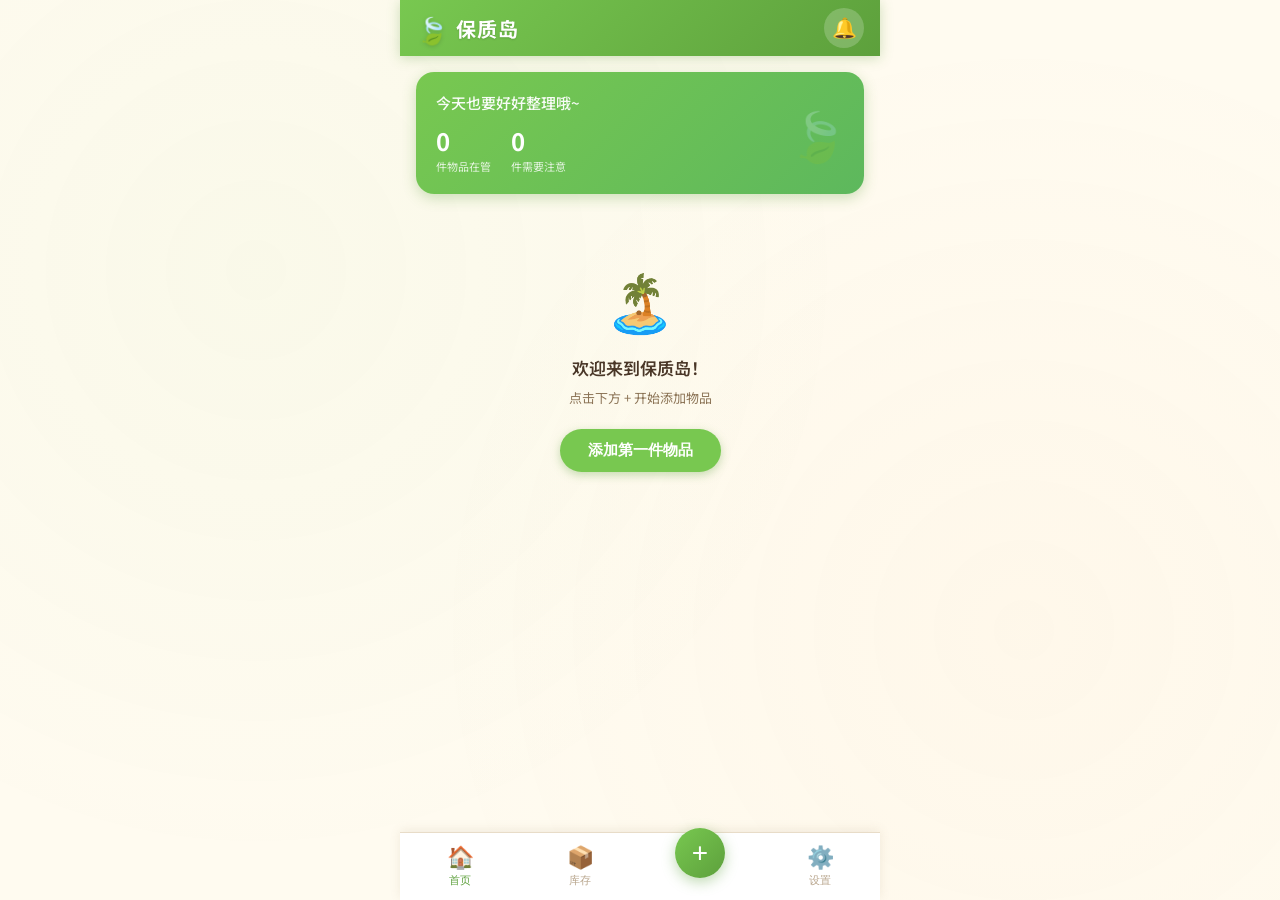
==== index.html @ 5118ae1b "feat: 保质岛 v3 — 单个消耗、已消耗历史与恢复、生产日期 - 购买日期 → 生产日期 (表单和详情) - 多数量物品支持逐个消耗 (消耗1个按钮) - 已消耗物品历史列表，含消耗日期和原数量" ====
<!DOCTYPE html>
<html lang="zh-CN">
<head>
  <meta charset="UTF-8">
  <meta name="viewport" content="width=device-width, initial-scale=1.0, viewport-fit=cover, user-scalable=no">
  <meta name="apple-mobile-web-app-capable" content="yes">
  <meta name="apple-mobile-web-app-status-bar-style" content="default">
  <meta name="apple-mobile-web-app-title" content="保质岛">
  <meta name="theme-color" content="#78C850">
  <title>保质岛 - 家庭物品管理</title>
  <link rel="manifest" href="manifest.json">
  <link rel="icon" href="icon.svg" type="image/svg+xml">
  <link rel="apple-touch-icon" href="icon.svg">
  <link rel="stylesheet" href="css/style.css">
</head>
<body>
  <div id="app">
    <header class="top-bar">
      <div class="top-bar-inner">
        <span class="logo-leaf">🍃</span>
        <span class="app-title">保质岛</span>
        <button class="bell-btn" id="bell-btn" title="提醒">
          <span class="bell-icon">🔔</span>
          <span class="bell-badge hidden" id="bell-badge">0</span>
        </button>
      </div>
    </header>

    <main class="main-content">
      <div id="view-home" class="view"></div>
      <div id="view-inventory" class="view hidden"></div>
      <div id="view-add" class="view hidden"></div>
      <div id="view-settings" class="view hidden"></div>
    </main>

    <nav class="tabbar">
      <button class="tab-btn active" data-tab="home">
        <span class="tab-icon">🏠</span>
        <span class="tab-label">首页</span>
      </button>
      <button class="tab-btn" data-tab="inventory">
        <span class="tab-icon">📦</span>
        <span class="tab-label">库存</span>
      </button>
      <button class="tab-btn add-btn" data-tab="add">
        <span class="tab-icon-add">+</span>
      </button>
      <button class="tab-btn" data-tab="settings">
        <span class="tab-icon">⚙️</span>
        <span class="tab-label">设置</span>
      </button>
    </nav>

    <!-- Detail Modal -->
    <div id="modal-overlay" class="modal-overlay hidden">
      <div class="modal-sheet" id="modal-sheet">
        <div class="modal-handle"></div>
        <div id="modal-content" class="modal-content"></div>
      </div>
    </div>

    <!-- Toast -->
    <div id="toast" class="toast hidden"></div>
  </div>

  <script src="js/storage.js"></script>
  <script src="js/app.js"></script>
</body>
</html>
---- css/style.css ----
/* ── 保质岛 Animal Crossing Style ──────────────────────── */
@import url('https://fonts.googleapis.com/css2?family=Noto+Sans+SC:wght@400;500;700&display=swap');

:root {
  --bg: #FFFBF0;
  --bg-pattern: #FFF5E1;
  --card: #FFFFFF;
  --primary: #78C850;
  --primary-light: #A8E890;
  --primary-dark: #5DA03C;
  --accent: #F4A460;
  --accent-warm: #E8A87C;
  --peach: #FFB7B2;
  --sky: #87CEEB;
  --text: #4A3728;
  --text-dim: #8B7355;
  --text-light: #B8A58C;
  --danger: #E05C5C;
  --danger-bg: #FFF0F0;
  --warning: #F0AD4E;
  --warning-bg: #FFF8EC;
  --safe: #78C850;
  --safe-bg: #F0FFF0;
  --expired-bg: #FFE8E8;
  --border: #E8DCC8;
  --shadow: rgba(139,115,85,0.12);
  --shadow-lg: rgba(139,115,85,0.2);
  --radius: 18px;
  --radius-sm: 12px;
  --radius-xs: 8px;
  --tab-bg: #F5EDE0;
  --topbar-h: 56px;
  --tabbar-h: 68px;
  --safe-bottom: env(safe-area-inset-bottom, 0px);
}

*{margin:0;padding:0;box-sizing:border-box}

html,body{
  height:100%;
  font-family:'Noto Sans SC',-apple-system,BlinkMacSystemFont,'Segoe UI',sans-serif;
  background:var(--bg);color:var(--text);
  -webkit-font-smoothing:antialiased;
  -webkit-tap-highlight-color:transparent;
  overflow:hidden;
}
body::before{
  content:'';position:fixed;inset:0;
  background-image:
    radial-gradient(circle at 20% 30%,rgba(120,200,80,.04) 0%,transparent 50%),
    radial-gradient(circle at 80% 70%,rgba(244,164,96,.04) 0%,transparent 50%);
  pointer-events:none;z-index:0;
}

#app{position:relative;height:100%;display:flex;flex-direction:column;max-width:480px;margin:0 auto;z-index:1}

/* ── Top Bar ───────────────────────────────────────────── */
.top-bar{position:sticky;top:0;z-index:100;background:linear-gradient(135deg,var(--primary),var(--primary-dark));padding-top:env(safe-area-inset-top,0);box-shadow:0 2px 12px rgba(93,160,60,.3)}
.top-bar-inner{height:var(--topbar-h);display:flex;align-items:center;padding:0 16px;gap:8px}
.logo-leaf{font-size:26px;filter:drop-shadow(0 1px 2px rgba(0,0,0,.15));animation:leafSway 3s ease-in-out infinite}
@keyframes leafSway{0%,100%{transform:rotate(-5deg)}50%{transform:rotate(5deg)}}
.app-title{flex:1;font-size:20px;font-weight:700;color:#fff;text-shadow:0 1px 2px rgba(0,0,0,.15);letter-spacing:1px}
.bell-btn{position:relative;background:rgba(255,255,255,.2);border:none;border-radius:50%;width:40px;height:40px;display:flex;align-items:center;justify-content:center;cursor:pointer;transition:background .2s}
.bell-btn:active{background:rgba(255,255,255,.35)}
.bell-icon{font-size:20px}
.bell-badge{position:absolute;top:2px;right:2px;background:var(--danger);color:#fff;font-size:10px;font-weight:700;min-width:16px;height:16px;border-radius:8px;display:flex;align-items:center;justify-content:center;padding:0 4px;animation:badgePulse 2s ease-in-out infinite}
@keyframes badgePulse{0%,100%{transform:scale(1)}50%{transform:scale(1.15)}}

/* ── Main Content ──────────────────────────────────────── */
.main-content{flex:1;overflow-y:auto;overflow-x:hidden;-webkit-overflow-scrolling:touch;padding-bottom:calc(var(--tabbar-h) + var(--safe-bottom) + 8px)}
.view{padding:16px}.view.hidden{display:none}

/* ── Tab Bar ───────────────────────────────────────────── */
.tabbar{position:fixed;bottom:0;left:50%;transform:translateX(-50%);width:100%;max-width:480px;background:var(--card);border-top:1px solid var(--border);display:flex;align-items:center;justify-content:space-around;height:var(--tabbar-h);padding-bottom:var(--safe-bottom);z-index:100;box-shadow:0 -2px 10px var(--shadow)}
.tab-btn{flex:1;border:none;background:none;display:flex;flex-direction:column;align-items:center;gap:2px;padding:8px 0;cursor:pointer;color:var(--text-light);transition:color .2s}
.tab-btn.active{color:var(--primary-dark)}
.tab-btn:active{opacity:.7}
.tab-icon{font-size:22px}.tab-label{font-size:11px;font-weight:500}
.tab-btn.add-btn{position:relative;top:-14px}
.tab-icon-add{width:50px;height:50px;background:linear-gradient(135deg,var(--primary),var(--primary-dark));color:#fff;font-size:28px;font-weight:300;border-radius:50%;display:flex;align-items:center;justify-content:center;box-shadow:0 4px 14px rgba(93,160,60,.4);transition:transform .15s}
.tab-btn.add-btn:active .tab-icon-add{transform:scale(.92)}

/* ── Greeting Card ─────────────────────────────────────── */
.greeting-card{background:linear-gradient(135deg,var(--primary),#5DB85D);border-radius:var(--radius);padding:20px;margin-bottom:16px;color:#fff;position:relative;overflow:hidden;box-shadow:0 4px 14px rgba(93,160,60,.3)}
.greeting-card::after{content:'🍃';position:absolute;right:16px;top:50%;transform:translateY(-50%);font-size:48px;opacity:.25}
.greeting-text{font-size:15px;font-weight:500;opacity:.95;margin-bottom:6px}
.greeting-stats{display:flex;gap:20px;margin-top:10px}
.greeting-stat-num{font-size:24px;font-weight:700}
.greeting-stat-label{font-size:11px;opacity:.8}

/* ── Alert Banner ──────────────────────────────────────── */
.alert-banner{background:var(--danger);color:#fff;border-radius:var(--radius);padding:14px 16px;margin-bottom:12px;display:flex;align-items:center;gap:10px;animation:alertPulse 2s ease-in-out infinite;box-shadow:0 3px 12px rgba(224,92,92,.35)}
@keyframes alertPulse{0%,100%{box-shadow:0 3px 12px rgba(224,92,92,.35)}50%{box-shadow:0 3px 20px rgba(224,92,92,.55)}}
.alert-icon{font-size:24px}
.alert-text{flex:1}
.alert-title{font-size:14px;font-weight:700}
.alert-sub{font-size:12px;opacity:.9;margin-top:2px}

/* ── Dashboard Grid ────────────────────────────────────── */
.dash-grid{display:grid;grid-template-columns:repeat(3,1fr);gap:10px;margin-bottom:16px}
.dash-card{background:var(--card);border-radius:var(--radius-sm);padding:16px 8px;text-align:center;border:1.5px solid var(--border);cursor:pointer;transition:transform .12s,box-shadow .15s;position:relative;overflow:hidden}
.dash-card:active{transform:scale(.96)}
.dash-card::before{content:'';position:absolute;top:0;left:0;right:0;height:4px;border-radius:var(--radius-sm) var(--radius-sm) 0 0}
.dash-card-icon{font-size:32px;margin-bottom:4px}
.dash-card-name{font-size:11px;color:var(--text-dim);font-weight:500;white-space:nowrap;overflow:hidden;text-overflow:ellipsis}
.dash-card-count{font-size:22px;font-weight:700;color:var(--text);margin-top:2px}
.dash-card-unit{font-size:10px;color:var(--text-light)}
.dash-card.has-urgent .dash-card-count{color:var(--danger)}

.dash-total{background:var(--card);border-radius:var(--radius-sm);padding:14px 16px;margin-bottom:12px;display:flex;align-items:center;justify-content:space-between;border:1.5px solid var(--border)}
.dash-total-left{display:flex;align-items:center;gap:10px}
.dash-total-icon{font-size:28px}
.dash-total-label{font-size:14px;font-weight:600}
.dash-total-num{font-size:28px;font-weight:700;color:var(--primary-dark)}

/* ── Section Headers ───────────────────────────────────── */
.section-header{display:flex;align-items:center;gap:8px;margin:20px 0 12px;padding:0 2px}
.section-header:first-child{margin-top:4px}
.section-icon{font-size:20px}
.section-title{font-size:16px;font-weight:700;color:var(--text)}
.section-count{background:var(--primary-light);color:var(--primary-dark);font-size:11px;font-weight:700;padding:2px 8px;border-radius:10px;margin-left:auto}
.section-count.danger{background:#FFD4D4;color:var(--danger)}
.section-count.warning{background:#FFECC8;color:#C07800}

/* ── Item Cards ────────────────────────────────────────── */
.item-card{background:var(--card);border-radius:var(--radius-sm);padding:14px;margin-bottom:10px;display:flex;align-items:center;gap:12px;box-shadow:0 2px 6px var(--shadow);border:1.5px solid var(--border);cursor:pointer;transition:transform .12s}
.item-card:active{transform:scale(.98)}
.item-card.expired{border-color:var(--danger);background:var(--expired-bg)}
.item-card.urgent{border-color:var(--warning);background:var(--warning-bg)}
.item-cat-icon{width:44px;height:44px;border-radius:14px;display:flex;align-items:center;justify-content:center;font-size:22px;flex-shrink:0}
.item-info{flex:1;min-width:0}
.item-name-row{display:flex;align-items:center;gap:6px;flex-wrap:wrap}
.item-name{font-size:15px;font-weight:600;white-space:nowrap;overflow:hidden;text-overflow:ellipsis}
.fifo-badge{background:var(--accent);color:#fff;font-size:10px;font-weight:700;padding:2px 6px;border-radius:6px;white-space:nowrap;flex-shrink:0;animation:fifoBounce 1.5s ease-in-out infinite}
@keyframes fifoBounce{0%,100%{transform:translateY(0)}50%{transform:translateY(-2px)}}
.opened-badge{background:var(--sky);color:#fff;font-size:10px;font-weight:600;padding:1px 6px;border-radius:4px}
.sub-badge{background:var(--tab-bg);color:var(--text-dim);font-size:10px;font-weight:500;padding:1px 6px;border-radius:4px}
.item-meta{font-size:12px;color:var(--text-dim);margin-top:3px;display:flex;align-items:center;gap:8px}
.item-right{text-align:right;flex-shrink:0}
.item-days{font-size:20px;font-weight:700}
.item-days.safe{color:var(--safe)}.item-days.warning{color:var(--warning)}.item-days.danger,.item-days.expired{color:var(--danger)}
.item-days-label{font-size:10px;color:var(--text-dim)}

/* ── Empty State ───────────────────────────────────────── */
.empty-state{text-align:center;padding:48px 24px}
.empty-icon{font-size:56px;margin-bottom:16px}
.empty-title{font-size:17px;font-weight:600;color:var(--text);margin-bottom:8px}
.empty-sub{font-size:13px;color:var(--text-dim);line-height:1.6}
.empty-btn{display:inline-block;margin-top:20px;background:var(--primary);color:#fff;border:none;border-radius:24px;padding:12px 28px;font-size:15px;font-weight:600;cursor:pointer;box-shadow:0 3px 10px rgba(93,160,60,.35)}

/* ── Inventory ─────────────────────────────────────────── */
.inv-back{display:flex;align-items:center;gap:6px;color:var(--primary-dark);font-size:14px;font-weight:600;margin-bottom:12px;cursor:pointer;padding:4px 0}
.inv-back:active{opacity:.7}

.inv-filter-bar{display:flex;gap:8px;margin-bottom:12px;overflow-x:auto;-webkit-overflow-scrolling:touch;scrollbar-width:none;padding:2px 0}
.inv-filter-bar::-webkit-scrollbar{display:none}
.filter-chip{flex-shrink:0;background:var(--tab-bg);border:1.5px solid var(--border);border-radius:20px;padding:7px 14px;font-size:13px;font-weight:500;color:var(--text-dim);cursor:pointer;transition:all .2s;white-space:nowrap}
.filter-chip.active{background:var(--primary);color:#fff;border-color:var(--primary)}
.filter-chip:active{transform:scale(.95)}

.search-bar{position:relative;margin-bottom:12px}
.search-input{width:100%;height:42px;border:1.5px solid var(--border);border-radius:21px;padding:0 16px 0 40px;font-size:14px;background:var(--card);outline:none;font-family:inherit;color:var(--text)}
.search-input:focus{border-color:var(--primary)}
.search-icon{position:absolute;left:14px;top:50%;transform:translateY(-50%);font-size:16px;color:var(--text-light)}

.inv-group-header{display:flex;align-items:center;gap:8px;padding:10px 0 8px;font-size:14px;font-weight:600;color:var(--text-dim)}
.inv-group-icon{font-size:18px}
.inv-group-count{margin-left:auto;font-size:12px;color:var(--text-light);font-weight:400}

/* ── FIFO section ──────────────────────────────────────── */
.fifo-section{background:linear-gradient(135deg,#FFF8EC,#FFECD2);border-radius:var(--radius);padding:14px;margin-bottom:12px;border:1.5px solid #F0D9B5}
.fifo-section .section-header{margin:0 0 10px}

/* ── Add / Edit Form ───────────────────────────────────── */
.form-title{font-size:20px;font-weight:700;text-align:center;margin-bottom:20px}
.form-group{margin-bottom:16px}
.form-label{display:flex;align-items:center;justify-content:space-between;font-size:13px;font-weight:600;color:var(--text-dim);margin-bottom:6px}
.form-label-link{font-size:12px;color:var(--primary-dark);cursor:pointer;font-weight:500}
.form-input{width:100%;height:46px;border:1.5px solid var(--border);border-radius:var(--radius-sm);padding:0 14px;font-size:15px;color:var(--text);background:var(--card);outline:none;transition:border-color .2s;font-family:inherit}
.form-input:focus{border-color:var(--primary)}
.form-input::placeholder{color:var(--text-light)}
.form-textarea{width:100%;min-height:80px;border:1.5px solid var(--border);border-radius:var(--radius-sm);padding:12px 14px;font-size:14px;color:var(--text);background:var(--card);outline:none;resize:vertical;font-family:inherit;transition:border-color .2s}
.form-textarea:focus{border-color:var(--primary)}
.form-row{display:flex;gap:10px}.form-row .form-group{flex:1}

.selector-grid{display:grid;grid-template-columns:repeat(4,1fr);gap:8px}
.selector-item{display:flex;flex-direction:column;align-items:center;gap:4px;padding:10px 4px;border:1.5px solid var(--border);border-radius:var(--radius-sm);background:var(--card);cursor:pointer;transition:all .2s}
.selector-item:active{transform:scale(.95)}
.selector-item.active{border-color:var(--primary);background:var(--safe-bg)}
.selector-item-icon{font-size:24px}
.selector-item-name{font-size:10px;color:var(--text-dim);font-weight:500;text-align:center}

.sub-chips{display:flex;flex-wrap:wrap;gap:8px;margin-top:8px}
.sub-chip{padding:6px 14px;border:1.5px solid var(--border);border-radius:16px;font-size:12px;font-weight:500;color:var(--text-dim);background:var(--card);cursor:pointer;transition:all .2s}
.sub-chip.active{border-color:var(--primary);background:var(--safe-bg);color:var(--primary-dark)}

.form-btn-primary{width:100%;height:50px;background:linear-gradient(135deg,var(--primary),var(--primary-dark));color:#fff;border:none;border-radius:25px;font-size:16px;font-weight:700;cursor:pointer;box-shadow:0 4px 14px rgba(93,160,60,.35);transition:transform .12s;margin-top:8px;font-family:inherit}
.form-btn-primary:active{transform:scale(.97)}
.form-btn-secondary{width:100%;height:46px;background:var(--tab-bg);color:var(--text-dim);border:1.5px solid var(--border);border-radius:23px;font-size:14px;font-weight:600;cursor:pointer;margin-top:8px;font-family:inherit}

/* ── Modal ─────────────────────────────────────────────── */
.modal-overlay{position:fixed;inset:0;background:rgba(74,55,40,.45);z-index:200;display:flex;align-items:flex-end;justify-content:center;backdrop-filter:blur(2px)}
.modal-overlay.hidden{display:none}
.modal-sheet{width:100%;max-width:480px;max-height:85vh;background:var(--bg);border-radius:var(--radius) var(--radius) 0 0;overflow-y:auto;animation:slideUp .3s ease-out}
@keyframes slideUp{from{transform:translateY(100%)}to{transform:translateY(0)}}
.modal-handle{width:40px;height:4px;background:var(--border);border-radius:2px;margin:12px auto}
.modal-content{padding:0 20px 32px}
.modal-title{font-size:18px;font-weight:700;margin-bottom:16px;text-align:center}

/* Detail modal */
.detail-header{text-align:center;margin-bottom:16px}
.detail-cat-icon{width:64px;height:64px;border-radius:20px;display:flex;align-items:center;justify-content:center;font-size:32px;margin:0 auto 10px}
.detail-name{font-size:20px;font-weight:700}
.detail-info-grid{display:grid;grid-template-columns:1fr 1fr;gap:10px;margin:16px 0}
.detail-info-item{background:var(--card);border-radius:var(--radius-sm);padding:12px;border:1px solid var(--border)}
.detail-info-label{font-size:11px;color:var(--text-light);margin-bottom:4px}
.detail-info-value{font-size:15px;font-weight:600}
.detail-status{text-align:center;padding:16px;border-radius:var(--radius-sm);margin:12px 0}
.detail-status.safe{background:var(--safe-bg);color:var(--safe)}
.detail-status.warning{background:var(--warning-bg);color:#C07800}
.detail-status.danger{background:var(--danger-bg);color:var(--danger)}
.detail-status-days{font-size:36px;font-weight:700}
.detail-status-label{font-size:13px;margin-top:2px}
.detail-btns{display:flex;gap:10px;margin-top:16px}
.detail-btns button{flex:1;height:46px;border-radius:23px;font-size:14px;font-weight:600;cursor:pointer;border:none;font-family:inherit;transition:transform .12s}
.detail-btns button:active{transform:scale(.96)}
.btn-use{background:var(--primary);color:#fff;box-shadow:0 3px 10px rgba(93,160,60,.3)}
.btn-edit{background:var(--accent);color:#fff}
.btn-delete{background:var(--tab-bg);color:var(--danger);border:1.5px solid var(--border)!important}

/* ── Manage Modal (categories/locations) ───────────────── */
.manage-list{margin-bottom:16px}
.manage-item{display:flex;align-items:center;gap:10px;padding:12px;background:var(--card);border:1.5px solid var(--border);border-radius:var(--radius-sm);margin-bottom:8px}
.manage-item.hidden-item{opacity:.45}
.manage-item-icon{font-size:24px;width:36px;text-align:center}
.manage-item-name{flex:1;font-size:14px;font-weight:500}
.manage-item-sub{font-size:11px;color:var(--text-light)}
.manage-btn{width:32px;height:32px;border:none;border-radius:50%;display:flex;align-items:center;justify-content:center;font-size:14px;cursor:pointer;background:var(--tab-bg);color:var(--text-dim);transition:background .2s;flex-shrink:0}
.manage-btn:active{background:var(--border)}
.manage-btn.danger{color:var(--danger)}
.manage-btn.primary{background:var(--primary-light);color:var(--primary-dark)}

.manage-add-row{display:flex;gap:8px;margin-bottom:16px;align-items:stretch}
.manage-add-row .form-input{flex:1}

/* Emoji Picker */
.emoji-picker-btn{width:46px;height:46px;border:1.5px solid var(--border);border-radius:var(--radius-sm);background:var(--card);font-size:24px;cursor:pointer;display:flex;align-items:center;justify-content:center;flex-shrink:0;transition:border-color .2s}
.emoji-picker-btn:active{background:var(--tab-bg)}
.emoji-picker-btn.active{border-color:var(--primary)}

.emoji-grid{display:grid;grid-template-columns:repeat(8,1fr);gap:4px;max-height:200px;overflow-y:auto;padding:8px;background:var(--card);border:1.5px solid var(--border);border-radius:var(--radius-sm);margin-bottom:12px}
.emoji-grid-item{width:100%;aspect-ratio:1;border:none;background:none;font-size:22px;cursor:pointer;border-radius:var(--radius-xs);display:flex;align-items:center;justify-content:center;transition:background .15s}
.emoji-grid-item:hover,.emoji-grid-item:active{background:var(--safe-bg)}
.emoji-grid-item.selected{background:var(--primary-light)}

/* Color Picker */
.color-grid{display:flex;flex-wrap:wrap;gap:8px;margin-bottom:12px}
.color-swatch{width:32px;height:32px;border-radius:50%;cursor:pointer;border:2.5px solid transparent;transition:border-color .2s,transform .12s}
.color-swatch:active{transform:scale(.9)}
.color-swatch.selected{border-color:var(--text)}

/* ── Settings ──────────────────────────────────────────── */
.settings-section{margin-bottom:24px}
.settings-section-title{font-size:13px;font-weight:600;color:var(--text-light);text-transform:uppercase;letter-spacing:1px;margin-bottom:10px}
.setting-item{background:var(--card);border:1.5px solid var(--border);border-radius:var(--radius-sm);padding:14px 16px;margin-bottom:8px;display:flex;align-items:center;justify-content:space-between;cursor:pointer}
.setting-label{font-size:14px;font-weight:500}
.setting-desc{font-size:11px;color:var(--text-light);margin-top:2px}
.toggle{position:relative;width:48px;height:28px;flex-shrink:0}
.toggle input{opacity:0;width:0;height:0}
.toggle-slider{position:absolute;inset:0;background:var(--border);border-radius:14px;cursor:pointer;transition:background .3s}
.toggle-slider::before{content:'';position:absolute;width:22px;height:22px;left:3px;top:3px;background:#fff;border-radius:50%;transition:transform .3s;box-shadow:0 1px 3px rgba(0,0,0,.15)}
.toggle input:checked+.toggle-slider{background:var(--primary)}
.toggle input:checked+.toggle-slider::before{transform:translateX(20px)}
.setting-select{border:1px solid var(--border);border-radius:var(--radius-xs);padding:6px 10px;font-size:13px;background:var(--bg);color:var(--text);font-family:inherit}
.data-btn{width:100%;padding:14px;border:1.5px solid var(--border);border-radius:var(--radius-sm);background:var(--card);font-size:14px;font-weight:500;cursor:pointer;margin-bottom:8px;font-family:inherit;color:var(--text);text-align:center}
.data-btn.danger{color:var(--danger);border-color:var(--danger)}
.data-btn:active{background:var(--tab-bg)}
.setting-arrow{color:var(--text-light);font-size:16px}

/* ── Toast ─────────────────────────────────────────────── */
.toast{position:fixed;top:calc(var(--topbar-h) + env(safe-area-inset-top,0) + 12px);left:50%;transform:translateX(-50%);background:var(--text);color:#fff;padding:10px 24px;border-radius:24px;font-size:14px;font-weight:500;z-index:300;animation:toastIn .3s ease-out;box-shadow:0 4px 14px rgba(0,0,0,.2);white-space:nowrap}
.toast.hidden{display:none}
@keyframes toastIn{from{opacity:0;transform:translateX(-50%) translateY(-10px)}to{opacity:1;transform:translateX(-50%) translateY(0)}}

/* ── Confirm Dialog ────────────────────────────────────── */
.confirm-overlay{position:fixed;inset:0;background:rgba(74,55,40,.5);z-index:250;display:flex;align-items:center;justify-content:center;padding:24px}
.confirm-box{background:var(--card);border-radius:var(--radius);padding:24px;max-width:300px;width:100%;text-align:center;box-shadow:0 8px 30px var(--shadow-lg)}
.confirm-icon{font-size:40px;margin-bottom:12px}
.confirm-msg{font-size:15px;font-weight:500;margin-bottom:20px;line-height:1.5}
.confirm-btns{display:flex;gap:10px}
.confirm-btns button{flex:1;height:42px;border-radius:21px;font-size:14px;font-weight:600;cursor:pointer;border:none;font-family:inherit}
.confirm-cancel{background:var(--tab-bg);color:var(--text-dim)}
.confirm-ok{background:var(--primary);color:#fff}
.confirm-danger{background:var(--danger);color:#fff}

/* ── Consumed Items ────────────────────────────────────── */
.consumed-badge{display:inline-block;background:#E0E0E0;color:#777;font-size:11px;padding:2px 8px;border-radius:10px;font-weight:600}
.consumed-card{opacity:0.85;border-left:3px solid #ccc}
.consumed-card .item-name{text-decoration:line-through}
.btn-restore{background:var(--sky);color:#fff;border:none;padding:6px 14px;border-radius:16px;font-size:12px;font-weight:600;cursor:pointer;white-space:nowrap;font-family:inherit}
.btn-restore:active{transform:scale(0.95)}

/* ── Utility ───────────────────────────────────────────── */
.hidden{display:none!important}
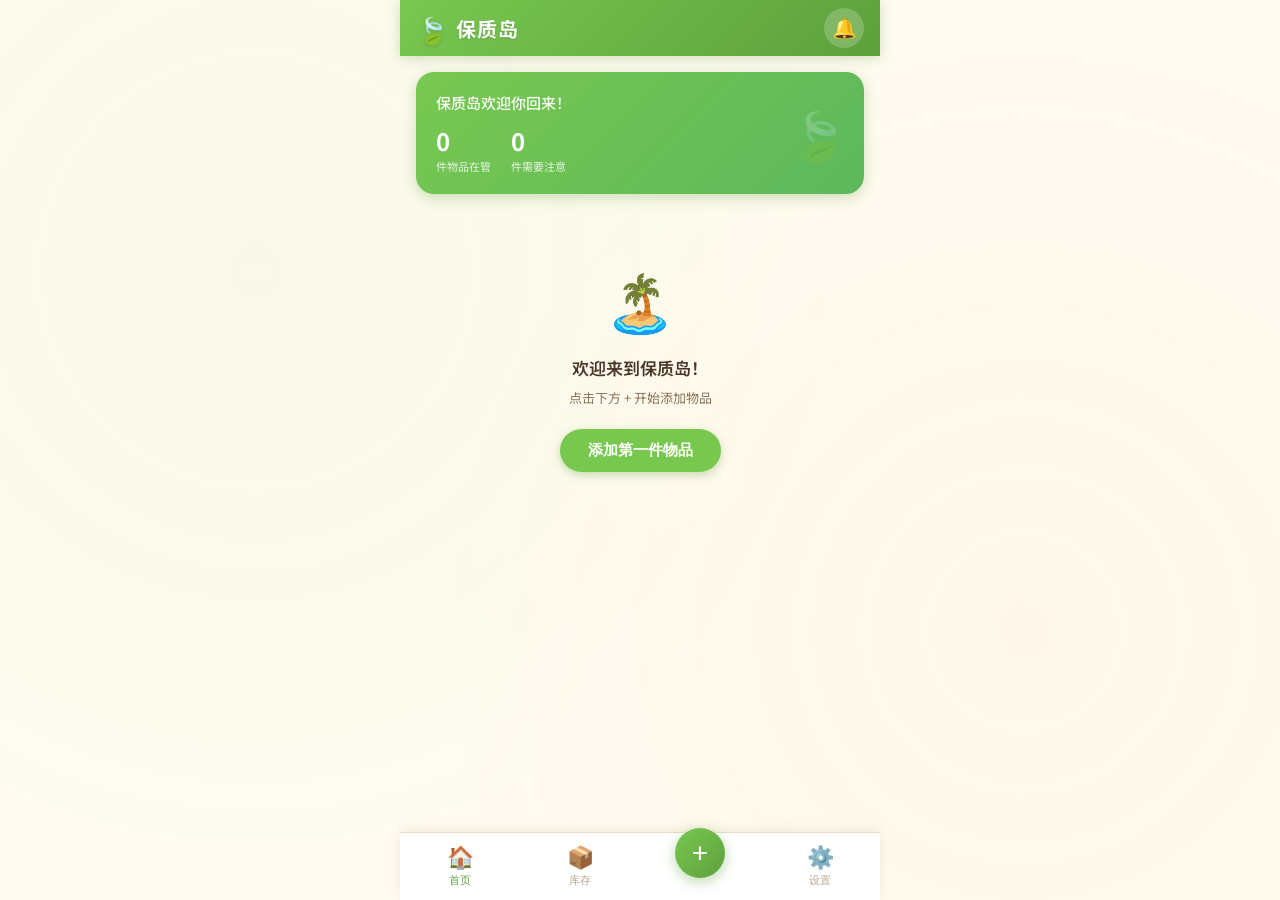
==== commit 87241414: "fix: 添加缓存控制，防止浏览器加载旧版 JS/CSS - HTML meta 标签禁用缓存 - JS/CSS 引用添加 ?v=3 版本号参数  Co-Authored-By: Claude Opu" ====
--- a/index.html
+++ b/index.html
@@ -7,11 +7,14 @@
   <meta name="apple-mobile-web-app-status-bar-style" content="default">
   <meta name="apple-mobile-web-app-title" content="保质岛">
   <meta name="theme-color" content="#78C850">
+  <meta http-equiv="Cache-Control" content="no-cache, no-store, must-revalidate">
+  <meta http-equiv="Pragma" content="no-cache">
+  <meta http-equiv="Expires" content="0">
   <title>保质岛 - 家庭物品管理</title>
   <link rel="manifest" href="manifest.json">
   <link rel="icon" href="icon.svg" type="image/svg+xml">
   <link rel="apple-touch-icon" href="icon.svg">
-  <link rel="stylesheet" href="css/style.css">
+  <link rel="stylesheet" href="css/style.css?v=3">
 </head>
 <body>
   <div id="app">
@@ -63,7 +66,7 @@
     <div id="toast" class="toast hidden"></div>
   </div>
 
-  <script src="js/storage.js"></script>
-  <script src="js/app.js"></script>
+  <script src="js/storage.js?v=3"></script>
+  <script src="js/app.js?v=3"></script>
 </body>
 </html>
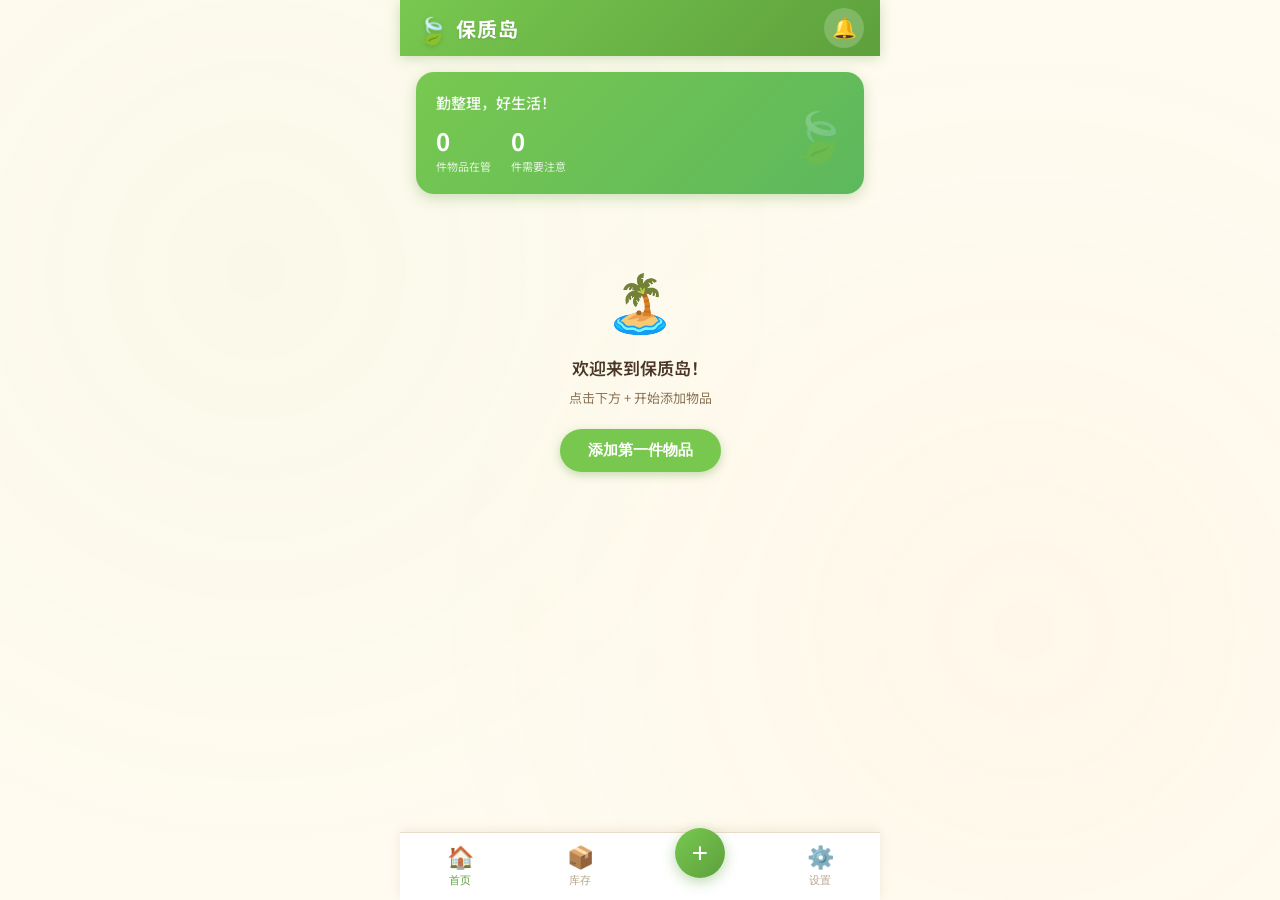
==== commit 3e4fe882: "fix: 动态时间戳防缓存 + 添加数据库调试工具 - JS/CSS 用 Date.now() 动态时间戳加载，彻底杜绝缓存 - 设置页添加"检查数据库状态"调试按钮  Co-Authored-By:" ====
--- a/index.html
+++ b/index.html
@@ -66,7 +66,11 @@
     <div id="toast" class="toast hidden"></div>
   </div>
 
-  <script src="js/storage.js?v=3"></script>
-  <script src="js/app.js?v=3"></script>
+  <script>
+    // 强制不缓存：动态加载JS
+    var t = Date.now();
+    document.write('<scr'+'ipt src="js/storage.js?t='+t+'"><\/scr'+'ipt>');
+    document.write('<scr'+'ipt src="js/app.js?t='+t+'"><\/scr'+'ipt>');
+  </script>
 </body>
 </html>
